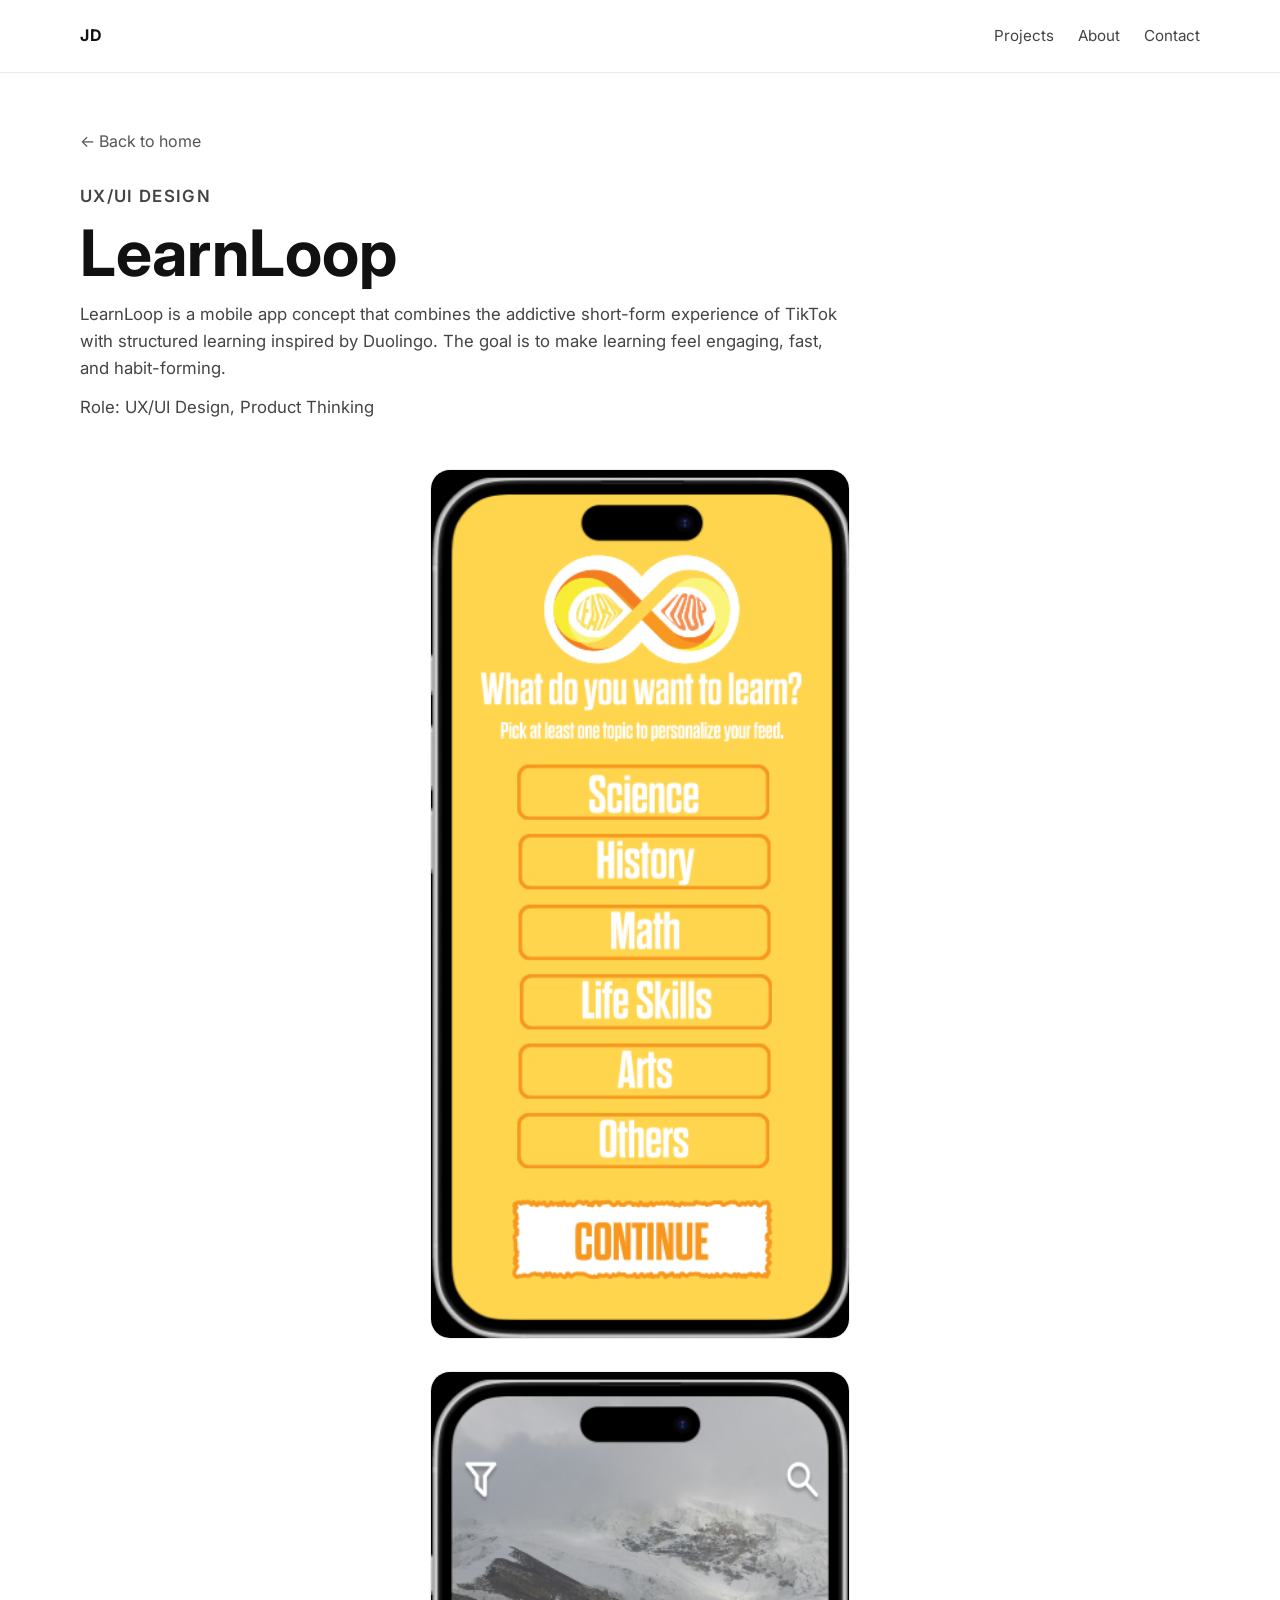
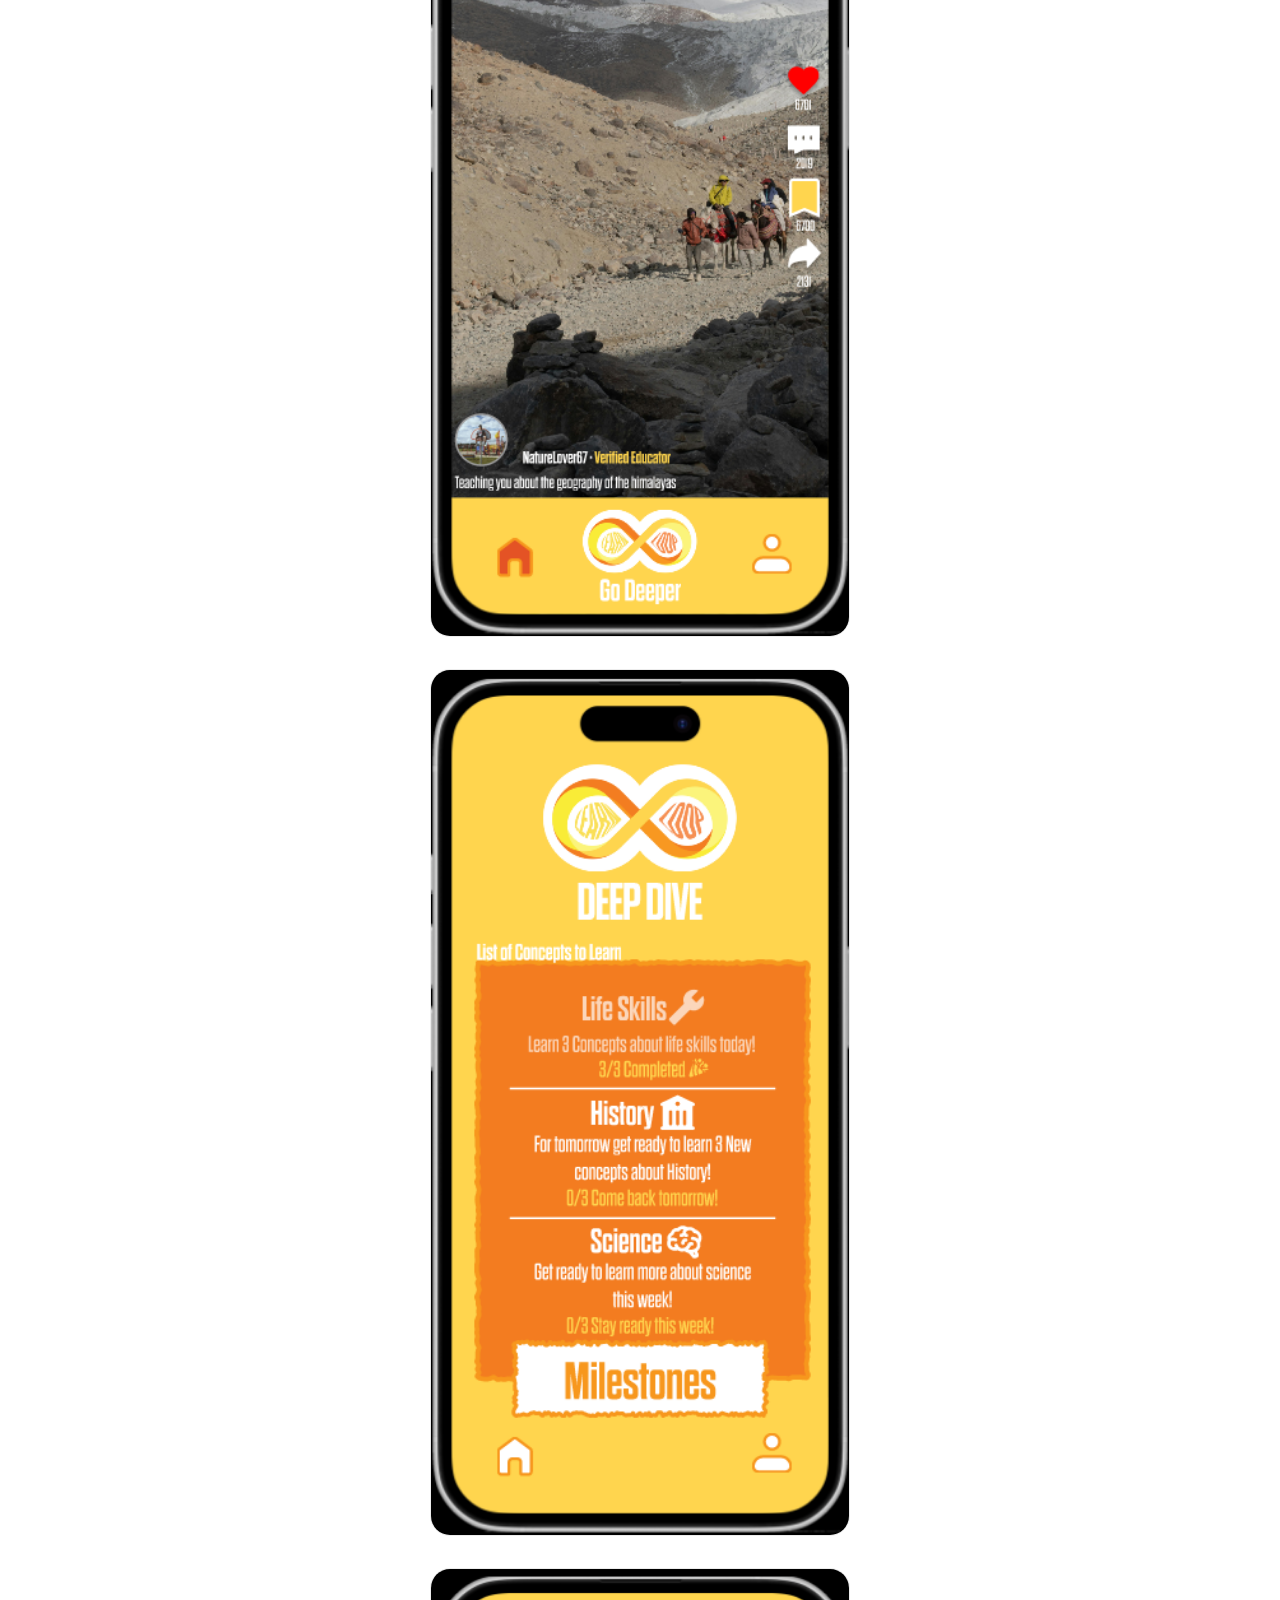
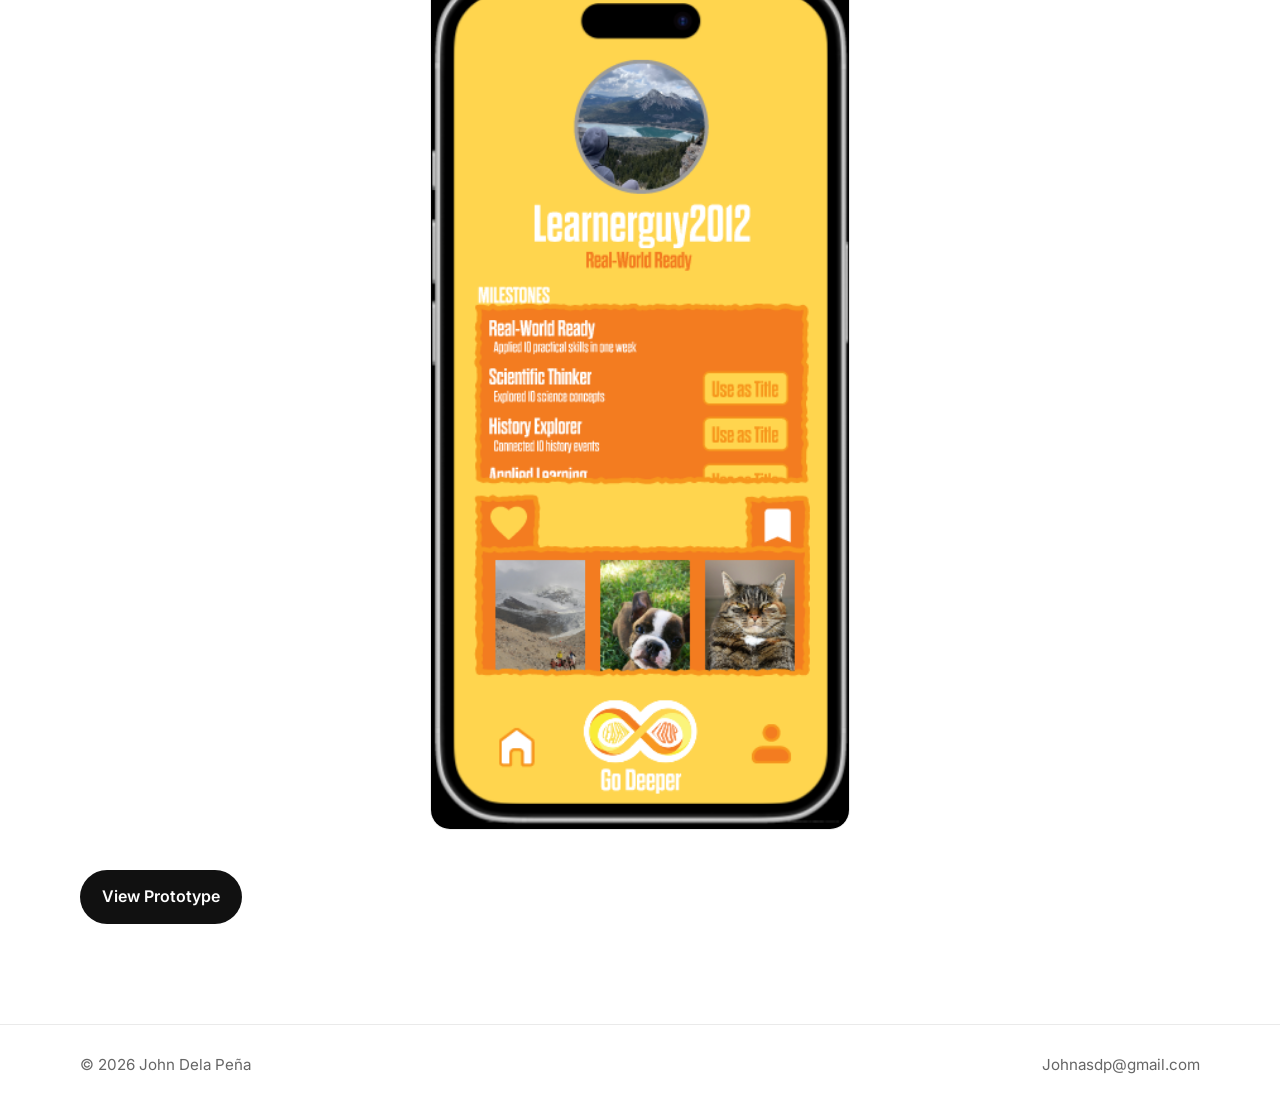
==== projects/app.html @ 3e55bd55 "first commit first commit" ====
<!DOCTYPE html>
<html lang="en">
<head>
  <meta charset="UTF-8" />
  <meta name="viewport" content="width=device-width, initial-scale=1.0" />
  <title>LearnLoop | John Dela Peña</title>

  <link rel="preconnect" href="https://fonts.googleapis.com" />
  <link rel="preconnect" href="https://fonts.gstatic.com" crossorigin />
  <link href="https://fonts.googleapis.com/css2?family=Inter:wght@400;500;600;700&display=swap" rel="stylesheet" />

  <link rel="stylesheet" href="../style.css" />
</head>

<body>

  <!-- HEADER -->
  <header class="site-header">
    <div class="container header-inner">
      <a href="../index.html" class="logo">JD</a>

      <nav class="nav">
        <a href="../index.html#projects">Projects</a>
        <a href="../index.html#about">About</a>
        <a href="mailto:Johnasdp@gmail.com">Contact</a>
      </nav>
    </div>
  </header>

  <!-- MAIN -->
  <main class="project-page container">

    <a class="back-link" href="../index.html">← Back to home</a>

    <section class="project-intro">
      <p class="eyebrow">UX/UI Design</p>
      <h1>LearnLoop</h1>

      <p>
        LearnLoop is a mobile app concept that combines the addictive short-form experience of TikTok
        with structured learning inspired by Duolingo. The goal is to make learning feel engaging,
        fast, and habit-forming.
      </p>

      <p class="project-meta">
        Role: UX/UI Design, Product Thinking
      </p>
    </section>

    <!-- IMAGES -->
    <section class="project-gallery">
      <img src="../images/app/learnloop-1.png" alt="LearnLoop onboarding screen" />
      <img src="../images/app/learnloop-2.png" alt="LearnLoop feed screen" />
      <img src="../images/app/learnloop-3.png" alt="LearnLoop lesson screen" />
      <img src="../images/app/learnloop-4.png" alt="LearnLoop additional screen" />
    </section>

    <!-- LINK -->
    <section class="project-links">
      <a
        class="button"
        href="https://www.figma.com/proto/UXExWBCM7MZYQnzqcbeApC/LearnLOOP?node-id=24-188&p=f&t=podkBIz1NssL9lfu-1&scaling=scale-down&content-scaling=fixed&page-id=0%3A1&starting-point-node-id=3%3A12"
        target="_blank"
      >
        View Prototype
      </a>
    </section>

  </main>

  <!-- FOOTER -->
  <footer class="site-footer">
    <div class="container footer-inner">
      <p>© 2026 John Dela Peña</p>
      <a href="mailto:Johnasdp@gmail.com">Johnasdp@gmail.com</a>
    </div>
  </footer>

</body>
</html>
---- style.css ----
* {
  box-sizing: border-box;
  margin: 0;
  padding: 0;
}

html {
  scroll-behavior: smooth;
}

body {
  font-family: "Inter", sans-serif;
  color: #111111;
  background: #ffffff;
  line-height: 1.6;
}

img,
video {
  display: block;
  max-width: 100%;
}

a {
  color: inherit;
  text-decoration: none;
}

.container {
  width: min(1120px, calc(100% - 40px));
  margin: 0 auto;
}

.site-header {
  position: sticky;
  top: 0;
  background: rgba(255, 255, 255, 0.92);
  backdrop-filter: blur(10px);
  border-bottom: 1px solid #eaeaea;
  z-index: 100;
}

.header-inner {
  min-height: 72px;
  display: flex;
  align-items: center;
  justify-content: space-between;
}

.logo {
  font-size: 1rem;
  font-weight: 700;
  letter-spacing: 0.08em;
}

.nav {
  display: flex;
  gap: 24px;
}

.nav a {
  font-size: 0.95rem;
  color: #444;
  transition: color 0.2s ease;
}

.nav a:hover {
  color: #111;
}

.hero {
  min-height: calc(100vh - 72px);
  display: grid;
  grid-template-columns: 1.2fr 0.8fr;
  gap: 48px;
  align-items: center;
  padding: 72px 0;
}

.eyebrow {
  font-size: 0.85rem;
  font-weight: 600;
  letter-spacing: 0.08em;
  text-transform: uppercase;
  color: #666;
  margin-bottom: 12px;
}

.hero h1 {
  font-size: clamp(2.5rem, 6vw, 5rem);
  line-height: 0.98;
  margin-bottom: 20px;
}

.hero-description {
  max-width: 600px;
  font-size: 1.1rem;
  color: #444;
  margin-bottom: 28px;
}

.hero-actions {
  display: flex;
  flex-wrap: wrap;
  gap: 12px;
}

.button {
  display: inline-flex;
  align-items: center;
  justify-content: center;
  padding: 14px 22px;
  border-radius: 999px;
  background: #111;
  color: #fff;
  font-weight: 600;
  transition: transform 0.2s ease, opacity 0.2s ease;
}

.button:hover {
  transform: translateY(-1px);
  opacity: 0.95;
}

.button-secondary {
  background: #f3f3f3;
  color: #111;
}

.hero-image img {
  width: 100%;
  aspect-ratio: 4 / 5;
  object-fit: cover;
  border-radius: 24px;
}

.projects-section,
.about-section {
  padding: 100px 0;
}

.section-heading {
  margin-bottom: 32px;
}

.section-heading h2 {
  font-size: clamp(2rem, 4vw, 3rem);
  line-height: 1.05;
}

.projects-grid {
  display: grid;
  grid-template-columns: repeat(2, minmax(0, 1fr));
  gap: 24px;
}

.project-card {
  border: 1px solid #eaeaea;
  border-radius: 22px;
  overflow: hidden;
  background: #fff;
  transition: transform 0.25s ease, box-shadow 0.25s ease;
}

.project-card:hover {
  transform: translateY(-4px);
  box-shadow: 0 12px 30px rgba(0, 0, 0, 0.06);
}

.project-card img {
  width: 100%;
  height: 320px;
  object-fit: cover;
  background: #f5f5f5;
}

.project-card-content {
  padding: 20px;
}

.project-card-content h3 {
  font-size: 1.2rem;
  margin-bottom: 8px;
}

.project-card-content p {
  color: #555;
  font-size: 0.98rem;
}

.about-text {
  max-width: 760px;
  font-size: 1.05rem;
  color: #444;
}

.site-footer {
  border-top: 1px solid #eaeaea;
}

.footer-inner {
  min-height: 80px;
  display: flex;
  align-items: center;
  justify-content: space-between;
  gap: 16px;
  color: #666;
  font-size: 0.95rem;
}

.project-page {
  padding: 56px 0 100px;
}

.project-intro {
  max-width: 760px;
  margin-bottom: 48px;
}

.project-intro h1 {
  font-size: clamp(2.2rem, 5vw, 4rem);
  line-height: 1;
  margin-bottom: 16px;
}

.project-intro p {
  font-size: 1.05rem;
  color: #444;
  margin-bottom: 12px;
}

.project-meta {
  color: #666;
  font-size: 0.95rem;
}

.project-gallery {
  display: flex;
  flex-direction: column;
  align-items: center;
  gap: 32px;
  margin-bottom: 40px;
}

.project-gallery img,
.project-gallery video {
  width: 100%;
  max-width: 420px;   /* much smaller */
  margin: 0 auto;
  border-radius: 20px;
  border: 1px solid #ececec;
}

.project-links {
  display: flex;
  flex-wrap: wrap;
  gap: 12px;
}

.text-link {
  font-weight: 600;
  text-decoration: underline;
  text-underline-offset: 3px;
}

.back-link {
  display: inline-block;
  margin-bottom: 28px;
  color: #555;
}

@media (max-width: 900px) {
  .hero {
    grid-template-columns: 1fr;
    gap: 32px;
    min-height: auto;
  }

  .hero-image {
    order: -1;
  }

  .projects-grid {
    grid-template-columns: 1fr;
  }

  .project-card img {
    height: auto;
  }

  .footer-inner {
    flex-direction: column;
    align-items: flex-start;
    justify-content: center;
    padding: 20px 0;
  }
}

@media (max-width: 640px) {
  .nav {
    gap: 16px;
  }

  .nav a {
    font-size: 0.9rem;
  }

  .container {
    width: min(1120px, calc(100% - 24px));
  }

  .hero,
  .projects-section,
  .about-section {
    padding: 72px 0;
  }
}

.wide-gallery img,
.wide-gallery video {
  max-width: 900px;
}

.project-gallery video {
  max-width: 900px;
  width: 100%;
  margin: 0 auto;
  border-radius: 20px;
}
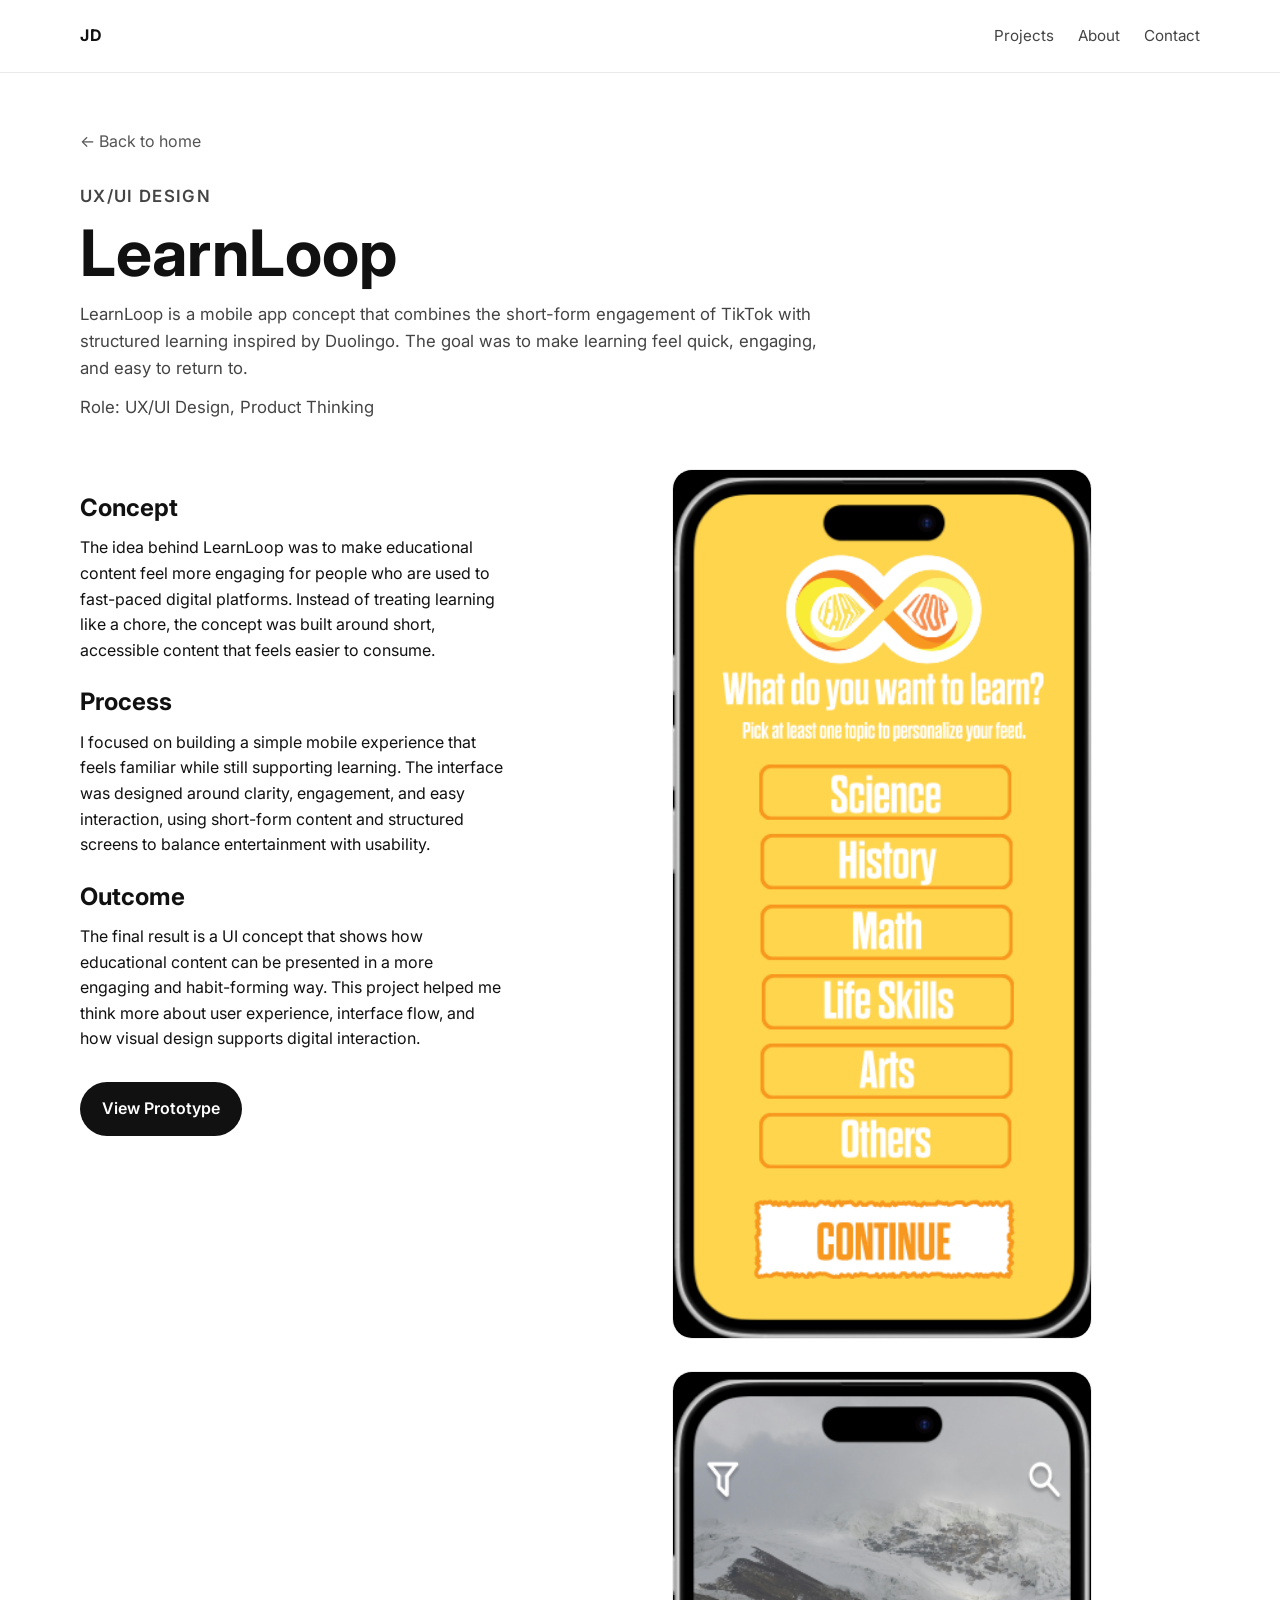
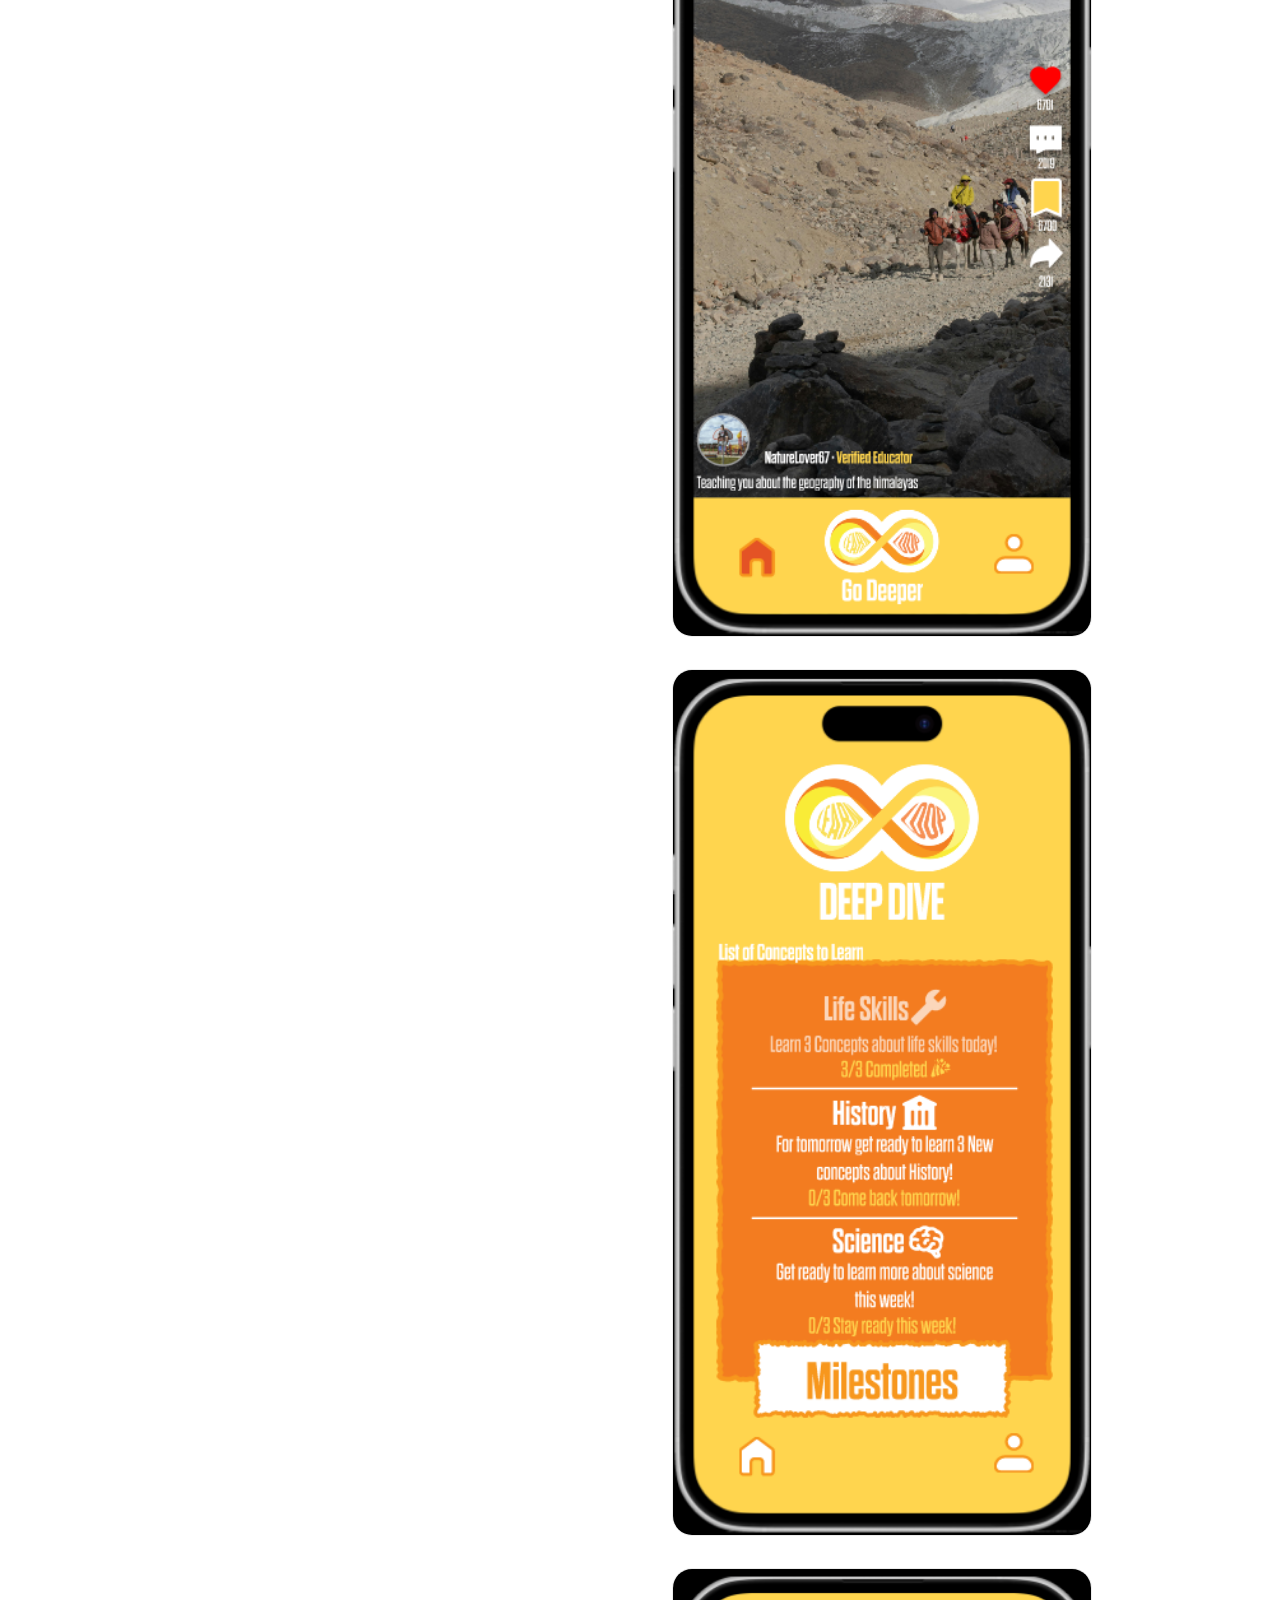
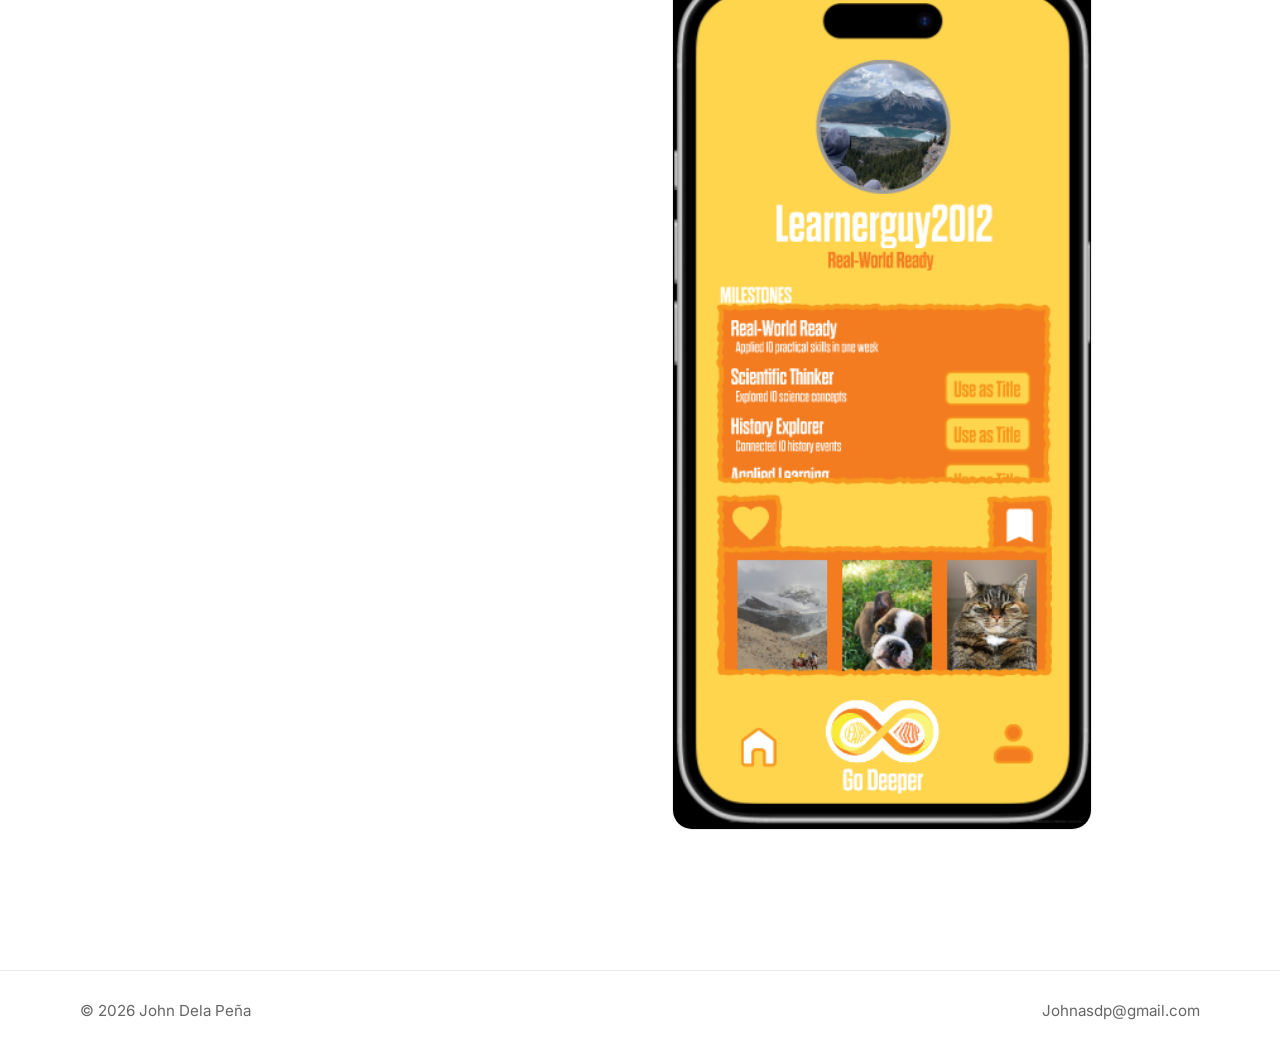
==== commit a1321555: "Refinement push" ====
--- a/projects/app.html
+++ b/projects/app.html
@@ -11,14 +11,10 @@
 
   <link rel="stylesheet" href="../style.css" />
 </head>
-
 <body>
-
-  <!-- HEADER -->
   <header class="site-header">
     <div class="container header-inner">
       <a href="../index.html" class="logo">JD</a>
-
       <nav class="nav">
         <a href="../index.html#projects">Projects</a>
         <a href="../index.html#about">About</a>
@@ -27,54 +23,64 @@
     </div>
   </header>
 
-  <!-- MAIN -->
   <main class="project-page container">
-
     <a class="back-link" href="../index.html">← Back to home</a>
 
     <section class="project-intro">
       <p class="eyebrow">UX/UI Design</p>
       <h1>LearnLoop</h1>
-
       <p>
-        LearnLoop is a mobile app concept that combines the addictive short-form experience of TikTok
-        with structured learning inspired by Duolingo. The goal is to make learning feel engaging,
-        fast, and habit-forming.
+        LearnLoop is a mobile app concept that combines the short-form engagement of TikTok with structured learning inspired by Duolingo. The goal was to make learning feel quick, engaging, and easy to return to.
       </p>
-
       <p class="project-meta">
         Role: UX/UI Design, Product Thinking
       </p>
     </section>
 
-    <!-- IMAGES -->
-    <section class="project-gallery">
-      <img src="../images/app/learnloop-1.png" alt="LearnLoop onboarding screen" />
-      <img src="../images/app/learnloop-2.png" alt="LearnLoop feed screen" />
-      <img src="../images/app/learnloop-3.png" alt="LearnLoop lesson screen" />
-      <img src="../images/app/learnloop-4.png" alt="LearnLoop additional screen" />
+    <section class="project-layout">
+
+      <div class="project-text">
+        <h2>Concept</h2>
+        <p>
+          The idea behind LearnLoop was to make educational content feel more engaging for people who are used to fast-paced digital platforms. Instead of treating learning like a chore, the concept was built around short, accessible content that feels easier to consume.
+        </p>
+
+        <h2>Process</h2>
+        <p>
+          I focused on building a simple mobile experience that feels familiar while still supporting learning. The interface was designed around clarity, engagement, and easy interaction, using short-form content and structured screens to balance entertainment with usability.
+        </p>
+
+        <h2>Outcome</h2>
+        <p>
+          The final result is a UI concept that shows how educational content can be presented in a more engaging and habit-forming way. This project helped me think more about user experience, interface flow, and how visual design supports digital interaction.
+        </p>
+
+        <div class="project-links project-links-sticky">
+          <a
+            class="button"
+            href="https://www.figma.com/proto/UXExWBCM7MZYQnzqcbeApC/LearnLOOP?node-id=24-188&p=f&t=podkBIz1NssL9lfu-1&scaling=scale-down&content-scaling=fixed&page-id=0%3A1&starting-point-node-id=3%3A12"
+            target="_blank"
+          >
+            View Prototype
+          </a>
+        </div>
+      </div>
+
+      <div class="project-gallery">
+        <img src="../images/app/learnloop-1.png" alt="LearnLoop onboarding screen" />
+        <img src="../images/app/learnloop-2.png" alt="LearnLoop feed screen" />
+        <img src="../images/app/learnloop-3.png" alt="LearnLoop lesson screen" />
+        <img src="../images/app/learnloop-4.png" alt="LearnLoop additional screen" />
+      </div>
+
     </section>
-
-    <!-- LINK -->
-    <section class="project-links">
-      <a
-        class="button"
-        href="https://www.figma.com/proto/UXExWBCM7MZYQnzqcbeApC/LearnLOOP?node-id=24-188&p=f&t=podkBIz1NssL9lfu-1&scaling=scale-down&content-scaling=fixed&page-id=0%3A1&starting-point-node-id=3%3A12"
-        target="_blank"
-      >
-        View Prototype
-      </a>
-    </section>
-
   </main>
 
-  <!-- FOOTER -->
   <footer class="site-footer">
     <div class="container footer-inner">
       <p>© 2026 John Dela Peña</p>
       <a href="mailto:Johnasdp@gmail.com">Johnasdp@gmail.com</a>
     </div>
   </footer>
-
 </body>
 </html>
--- a/style.css
+++ b/style.css
@@ -68,13 +68,56 @@
   color: #111;
 }
 
+/* HERO */
+
 .hero {
   min-height: calc(100vh - 72px);
-  display: grid;
-  grid-template-columns: 1.2fr 0.8fr;
-  gap: 48px;
+  display: flex;
   align-items: center;
   padding: 72px 0;
+}
+
+.hero-minimal {
+  position: relative;
+  overflow: hidden;
+  background-color: #ffffff;
+}
+
+/* IMAGE LAYER (opacity controlled here) */
+.hero-minimal::before {
+  content: "";
+  position: absolute;
+  inset: 0;
+  background: url("images/backgrounds/hero-bg.png") center/cover no-repeat;
+  opacity: 0.3; /* 🔥 adjust this */
+  z-index: 0;
+}
+
+/* SOFT WHITE OVERLAY */
+.hero-minimal::after {
+  content: "";
+  position: absolute;
+  inset: 0;
+  background: linear-gradient(
+    to bottom,
+    rgba(255,255,255,0.7) 0%,
+    rgba(255,255,255,0.85) 60%,
+    #ffffff 100%
+  );
+  z-index: 1;
+}
+
+/* CONTENT ON TOP */
+.hero-minimal-inner {
+  position: relative;
+  z-index: 2;
+  width: 100%;
+  max-width: 900px;
+  margin: 0 auto;
+}
+
+.hero-text {
+  text-align: left;
 }
 
 .eyebrow {
@@ -87,16 +130,17 @@
 }
 
 .hero h1 {
-  font-size: clamp(2.5rem, 6vw, 5rem);
-  line-height: 0.98;
+  font-size: clamp(3.5rem, 8vw, 7rem);
+  line-height: 0.95;
   margin-bottom: 20px;
+  max-width: 700px;
 }
 
 .hero-description {
-  max-width: 600px;
-  font-size: 1.1rem;
+  max-width: 640px;
+  font-size: 1.2rem;
   color: #444;
-  margin-bottom: 28px;
+  margin-bottom: 32px;
 }
 
 .hero-actions {
@@ -104,6 +148,8 @@
   flex-wrap: wrap;
   gap: 12px;
 }
+
+/* BUTTONS */
 
 .button {
   display: inline-flex;
@@ -127,12 +173,7 @@
   color: #111;
 }
 
-.hero-image img {
-  width: 100%;
-  aspect-ratio: 4 / 5;
-  object-fit: cover;
-  border-radius: 24px;
-}
+/* SECTIONS */
 
 .projects-section,
 .about-section {
@@ -147,6 +188,8 @@
   font-size: clamp(2rem, 4vw, 3rem);
   line-height: 1.05;
 }
+
+/* PROJECTS */
 
 .projects-grid {
   display: grid;
@@ -172,6 +215,7 @@
   height: 320px;
   object-fit: cover;
   background: #f5f5f5;
+  object-position: center top;
 }
 
 .project-card-content {
@@ -188,11 +232,33 @@
   font-size: 0.98rem;
 }
 
-.about-text {
-  max-width: 760px;
+/* ABOUT */
+
+.about-layout {
+  display: grid;
+  grid-template-columns: 320px 1fr;
+  gap: 40px;
+  align-items: start;
+}
+
+.about-image img {
+  width: 100%;
+  border-radius: 24px;
+  object-fit: cover;
+  border: 1px solid #ececec;
+}
+
+.about-content {
+  max-width: 720px;
+}
+
+.about-content p {
   font-size: 1.05rem;
   color: #444;
-}
+  margin-bottom: 18px;
+}
+
+/* FOOTER */
 
 .site-footer {
   border-top: 1px solid #eaeaea;
@@ -208,6 +274,8 @@
   font-size: 0.95rem;
 }
 
+/* PROJECT PAGE */
+
 .project-page {
   padding: 56px 0 100px;
 }
@@ -245,75 +313,10 @@
 .project-gallery img,
 .project-gallery video {
   width: 100%;
-  max-width: 420px;   /* much smaller */
+  max-width: 420px;
   margin: 0 auto;
   border-radius: 20px;
   border: 1px solid #ececec;
-}
-
-.project-links {
-  display: flex;
-  flex-wrap: wrap;
-  gap: 12px;
-}
-
-.text-link {
-  font-weight: 600;
-  text-decoration: underline;
-  text-underline-offset: 3px;
-}
-
-.back-link {
-  display: inline-block;
-  margin-bottom: 28px;
-  color: #555;
-}
-
-@media (max-width: 900px) {
-  .hero {
-    grid-template-columns: 1fr;
-    gap: 32px;
-    min-height: auto;
-  }
-
-  .hero-image {
-    order: -1;
-  }
-
-  .projects-grid {
-    grid-template-columns: 1fr;
-  }
-
-  .project-card img {
-    height: auto;
-  }
-
-  .footer-inner {
-    flex-direction: column;
-    align-items: flex-start;
-    justify-content: center;
-    padding: 20px 0;
-  }
-}
-
-@media (max-width: 640px) {
-  .nav {
-    gap: 16px;
-  }
-
-  .nav a {
-    font-size: 0.9rem;
-  }
-
-  .container {
-    width: min(1120px, calc(100% - 24px));
-  }
-
-  .hero,
-  .projects-section,
-  .about-section {
-    padding: 72px 0;
-  }
 }
 
 .wide-gallery img,
@@ -326,4 +329,178 @@
   width: 100%;
   margin: 0 auto;
   border-radius: 20px;
+}
+
+.project-links {
+  display: flex;
+  flex-wrap: wrap;
+  gap: 12px;
+}
+
+.text-link {
+  font-weight: 600;
+  text-decoration: underline;
+  text-underline-offset: 3px;
+}
+
+.back-link {
+  display: inline-block;
+  margin-bottom: 28px;
+  color: #555;
+}
+
+/* ANIMATION */
+
+.fade-in {
+  opacity: 0;
+  transform: translateY(20px);
+  transition: all 0.6s ease;
+}
+
+.fade-in.show {
+  opacity: 1;
+  transform: translateY(0);
+}
+
+/* RESPONSIVE */
+
+@media (max-width: 900px) {
+  .hero {
+    min-height: auto;
+    padding: 72px 0;
+  }
+
+  .hero-minimal-inner {
+    max-width: 100%;
+  }
+
+  .hero h1 {
+    font-size: clamp(3rem, 12vw, 5rem);
+  }
+
+  .hero-description {
+    font-size: 1.1rem;
+  }
+
+  .projects-grid {
+    grid-template-columns: 1fr;
+  }
+
+  .project-card img {
+    height: auto;
+  }
+
+  .about-layout {
+    grid-template-columns: 1fr;
+    gap: 24px;
+  }
+
+  .footer-inner {
+    flex-direction: column;
+    align-items: flex-start;
+    padding: 20px 0;
+  }
+}
+
+@media (max-width: 640px) {
+  .nav {
+    gap: 16px;
+  }
+
+  .nav a {
+    font-size: 0.9rem;
+  }
+
+  .container {
+    width: min(1120px, calc(100% - 24px));
+  }
+
+  .hero,
+  .projects-section,
+  .about-section {
+    padding: 72px 0;
+  }
+
+  .hero h1 {
+    font-size: clamp(2.8rem, 13vw, 4.5rem);
+  }
+
+  .hero-description {
+    font-size: 1.05rem;
+  }
+
+  .button {
+    padding: 13px 20px;
+  }
+}
+
+.hero-minimal::before {
+  opacity: 1;
+}
+
+.hero-minimal {
+  background: url("images/backgrounds/hero-bg.png") center/cover no-repeat;
+}
+
+.project-card img {
+  width: 100%;
+  height: 320px;
+  object-fit: cover;
+  object-position: center top;
+}
+
+.project-details h2 {
+  margin-top: 32px;
+}
+
+.project-details p {
+  margin-bottom: 16px;
+}
+
+.project-layout {
+  display: grid;
+  grid-template-columns: 1fr 1.5fr;
+  gap: 60px;
+  align-items: start;
+}
+
+.project-text {
+  position: sticky;
+  top: 100px;
+}
+
+@media (max-width: 900px) {
+  .project-layout {
+    grid-template-columns: 1fr;
+  }
+
+  .project-text {
+    position: static;
+  }
+}
+
+.project-text {
+  position: sticky;
+  top: 100px;
+  padding-bottom: 35px;
+}
+
+.project-text h2 {
+  margin-top: 20px;
+  margin-bottom: 8px;
+}
+
+.project-text p {
+  margin-bottom: 18px;
+}
+
+.project-links-sticky {
+  margin-top: 30px;
+}
+
+/* Disable sticky on shorter screens */
+@media (max-height: 800px) {
+  .project-text {
+    position: static;
+  }
 }
